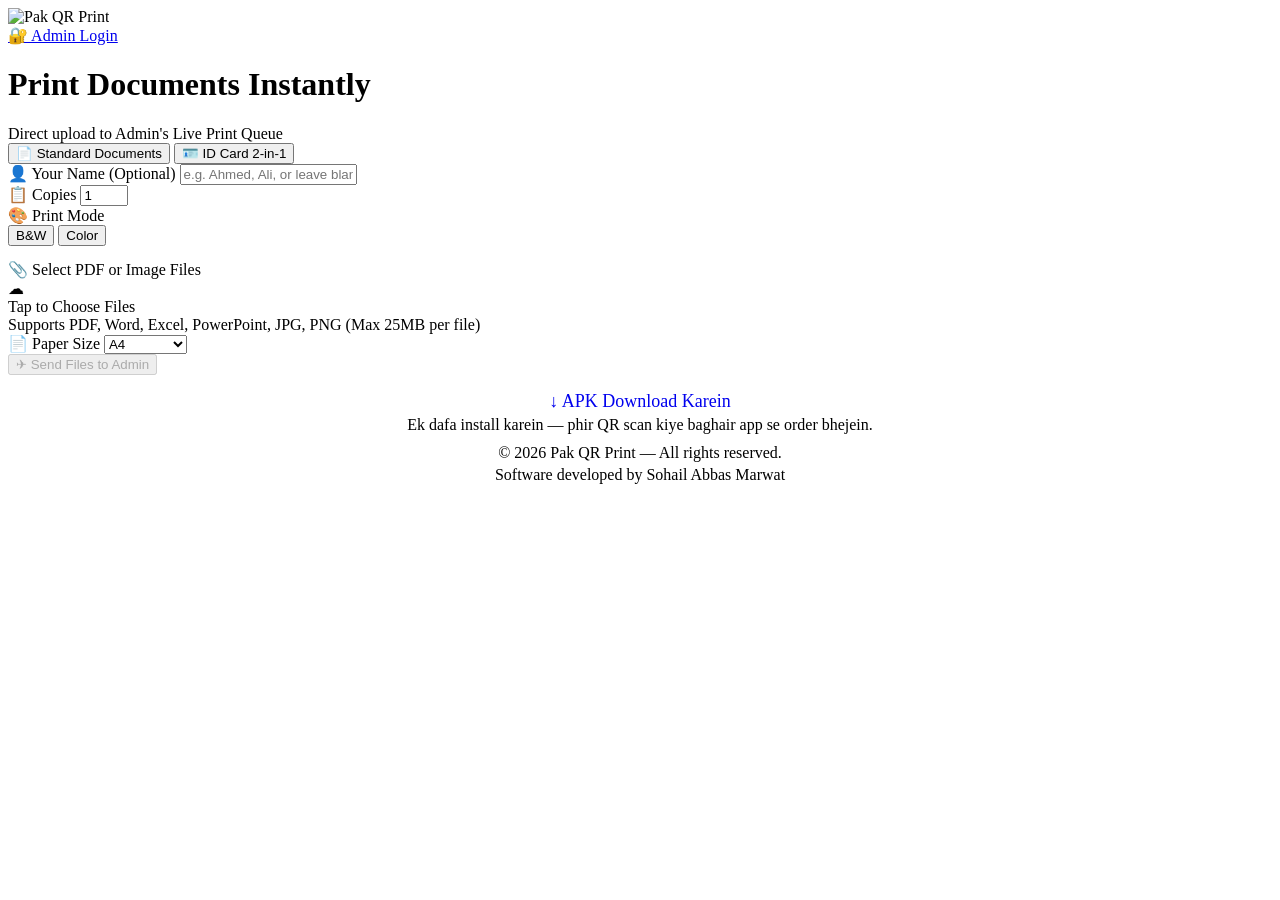
==== temp-upload/index.html @ 2d7d64e5 "Add temp-upload/index.html — install row one line" ====
<!DOCTYPE html>
<html lang="en">
<head>
<meta charset="UTF-8">
<meta name="viewport" content="width=device-width, initial-scale=1.0">
<link rel="manifest" href="manifest.json">
<meta name="theme-color" content="#4f46e5">
<title>Pak QR Print — Send Files to Print</title>
<link rel="stylesheet" href="styles.css">
<script src="https://www.gstatic.com/firebasejs/10.12.2/firebase-app-compat.js"></script>
<script src="https://www.gstatic.com/firebasejs/10.12.2/firebase-database-compat.js"></script>
<script src="firebase-config.js"></script>
<script src="supabase-config.js"></script>
<script src="customer.js"></script>
</head>
<body>
<div class="hero">
  <div class="hero-top">
    <div class="pill"><img src="Pak-QR-Print-Logo-White.png" alt="Pak QR Print"></div>
    <a class="login-btn" href="dashboard.html">🔐 Admin Login</a>
  </div>
  <h1>Print Documents Instantly</h1>
  <div class="sub">Direct upload to Admin's Live Print Queue</div>
</div>

<div class="wrap cust">
  <div class="err" id="setupErr"></div>
  <div class="ok" id="setupOk"></div>

  <div class="card" id="formBox">
    <div class="ctabs" id="custTabs">
      <button type="button" class="on" data-ctab="std">📄 Standard Documents</button>
      <button type="button" data-ctab="idcard">🪪 ID Card 2-in-1</button>
    </div>

    <div id="stdBox">
      <div>
        <label>👤 Your Name (Optional)</label>
        <input type="text" id="custName" placeholder="e.g. Ahmed, Ali, or leave blank">
      </div>

      <div class="row2">
        <div>
          <label>📋 Copies</label>
          <input type="number" id="copiesInput" min="1" max="99" value="1">
        </div>
        <div>
          <label>🎨 Print Mode</label>
          <div class="seg" id="segPrintType">
            <button type="button" class="on" data-v="BW">B&amp;W</button>
            <button type="button" data-v="Colour">Color</button>
          </div>
          <input type="radio" name="printType" value="BW" checked style="display:none">
          <input type="radio" name="printType" value="Colour" style="display:none">
        </div>
      </div>

      <div style="margin-top:14px">
        <label>📎 Select PDF or Image Files</label>
        <div class="drop" id="dropZone">
          <span class="cloud">☁</span>
          <div class="dt">Tap to Choose Files</div>
          <div class="ds">Supports PDF, Word, Excel, PowerPoint, JPG, PNG (Max 25MB per file)</div>
        </div>
        <input type="file" id="fileInput" multiple accept=".pdf,.jpg,.jpeg,.png,.doc,.docx,.xls,.xlsx,.ppt,.pptx" style="display:none">
        <div id="fileList"></div>
      </div>

      <div class="row2">
        <div>
          <label>📄 Paper Size</label>
          <select id="paperSel"><option value="a4">A4</option><option value="a5">A5</option><option value="letter">Letter</option><option value="legal">Legal</option><option value="a3">A3</option><option value="a2">A2</option><option value="a1">A1</option><option value="4x6">4x6 Photo</option></select>
        </div>
      </div>
      <button class="btn" id="sendBtn" type="button" disabled>✈ Send Files to Admin</button>
    </div>

    <div id="idCardBox" style="display:none">
      <div class="idinfo">🪪 <b>Single A4 ID Card Print Mode:</b> Upload both Front and Back sides of your ID Card. They will be automatically arranged onto 1 single A4 paper with cut guides.</div>
      <div class="row2">
        <div>
          <label>ID Card Type</label>
          <select id="idType">
            <option>CNIC</option>
            <option>Passport</option>
            <option>Driving License</option>
            <option>Student / College ID</option>
            <option>Other ID Card</option>
          </select>
        </div>
        <div>
          <label>A4 Page Layout</label>
          <div class="seg" id="segIdLayout">
            <button type="button" class="on" data-v="stacked">↕ Stacked</button>
            <button type="button" data-v="side">↔ Side-by-Side</button>
          </div>
        </div>
      </div>
      <div class="row2">
        <div>
          <label>1. Front Side Photo *</label>
          <label class="idphoto" id="frontBox" for="idFront"><span class="cam">📷</span><b>Choose Front</b><small>JPG / PNG</small></label>
          <input type="file" id="idFront" accept="image/*" style="display:none">
        </div>
        <div>
          <label>2. Back Side Photo *</label>
          <label class="idphoto" id="backBox" for="idBack"><span class="cam">📷</span><b>Choose Back</b><small>JPG / PNG</small></label>
          <input type="file" id="idBack" accept="image/*" style="display:none">
        </div>
      </div>
      <canvas id="idCardCanvas" width="794" height="1123" class="idprev" style="margin-top:12px;display:none"></canvas>
      <button class="btn ghost" id="idMakeBtn" type="button" style="margin-top:12px">Make ID Card A4 Composite</button>
      <div class="hint" id="idMsg">Choose both front and back, then tap "Make Composite".</div>
      <button class="btn" id="idSendBtn" type="button">🪪 Send ID Card to Shop</button>
    </div>
  </div>

  <div class="card success" id="successBox" style="display:none">
    <h2>Files Sent Successfully!</h2>
    <p>Your documents are now showing on the admin's screen.</p>
    <div>Token</div>
    <div class="tok" id="tokenNo">QP-1001</div>
    <p class="hint">Remember your Token number — tell this number at the shop.</p>
    <button class="btn ghost" id="againBtn" type="button">Send More Files</button>
  </div>

  <div style="display:flex;gap:10px;margin:16px 0 4px">
    <button class="btn ghost" id="webInstallBtn" type="button" style="display:none;flex:1;margin-top:0;text-align:center">↓ Browser Shortcut Install Karein</button>
    <a class="btn ghost" href="PakQRPrint-App-v1.apk" download style="flex:1.4;margin-top:0;text-align:center;text-decoration:none;font-size:18px">↓ APK Download Karein</a>
  </div>
  <p class="hint" style="text-align:center;margin:0 0 10px 0">Ek dafa install karein — phir QR scan kiye baghair app se order bhejein.</p>

  <p class="hint" style="text-align:center;margin:10px 0 4px">© 2026 Pak QR Print — All rights reserved.</p>
  <p class="hint" style="text-align:center;margin:0 0 10px 0">Software developed by Sohail Abbas Marwat</p>
</div>
<script>
// Print Mode seg buttons -> hidden radios
(function () {
  var box = document.getElementById('segPrintType');
  if (!box) return;
  box.querySelectorAll('button').forEach(function (b) {
    b.addEventListener('click', function () {
      box.querySelectorAll('button').forEach(function (x) { x.classList.remove('on'); });
      b.classList.add('on');
      var v = b.getAttribute('data-v');
      document.querySelectorAll('input[name="printType"]').forEach(function (r) { r.checked = (r.value === v); });
      var ev = new Event('change'); document.querySelector('input[name="printType"]:checked').dispatchEvent(ev);
    });
  });
  var cp = document.getElementById('copiesInput');
  if (cp) cp.addEventListener('change', function () {
    var v = parseInt(cp.value, 10) || 1;
    document.querySelectorAll('#fileList [data-cp]').forEach(function (el) { el.value = v; el.dispatchEvent(new Event('change')); });
  });
})();
</script>
<div class="prevmodal" id="prevModal" style="display:none">
  <div class="prevbox">
    <div class="prevhead"><b id="prevTitle">Preview</b><button type="button" id="prevClose">✕</button></div>
    <div class="prevbody" id="prevBody"></div>
  </div>
</div>
<script>
// App install: web install button + service worker (needed for the install prompt)
(function () {
  if ('serviceWorker' in navigator) { navigator.serviceWorker.register('sw.js').catch(function () {}); }
  var btn = document.getElementById('webInstallBtn');
  var deferred = null;
  window.addEventListener('beforeinstallprompt', function (e) {
    e.preventDefault();
    deferred = e;
    if (btn) btn.style.display = '';
  });
  if (btn) btn.addEventListener('click', function () {
    if (!deferred) return;
    deferred.prompt();
    deferred.userChoice.then(function () { deferred = null; btn.style.display = 'none'; });
  });
})();
</script>
</body>
</html>
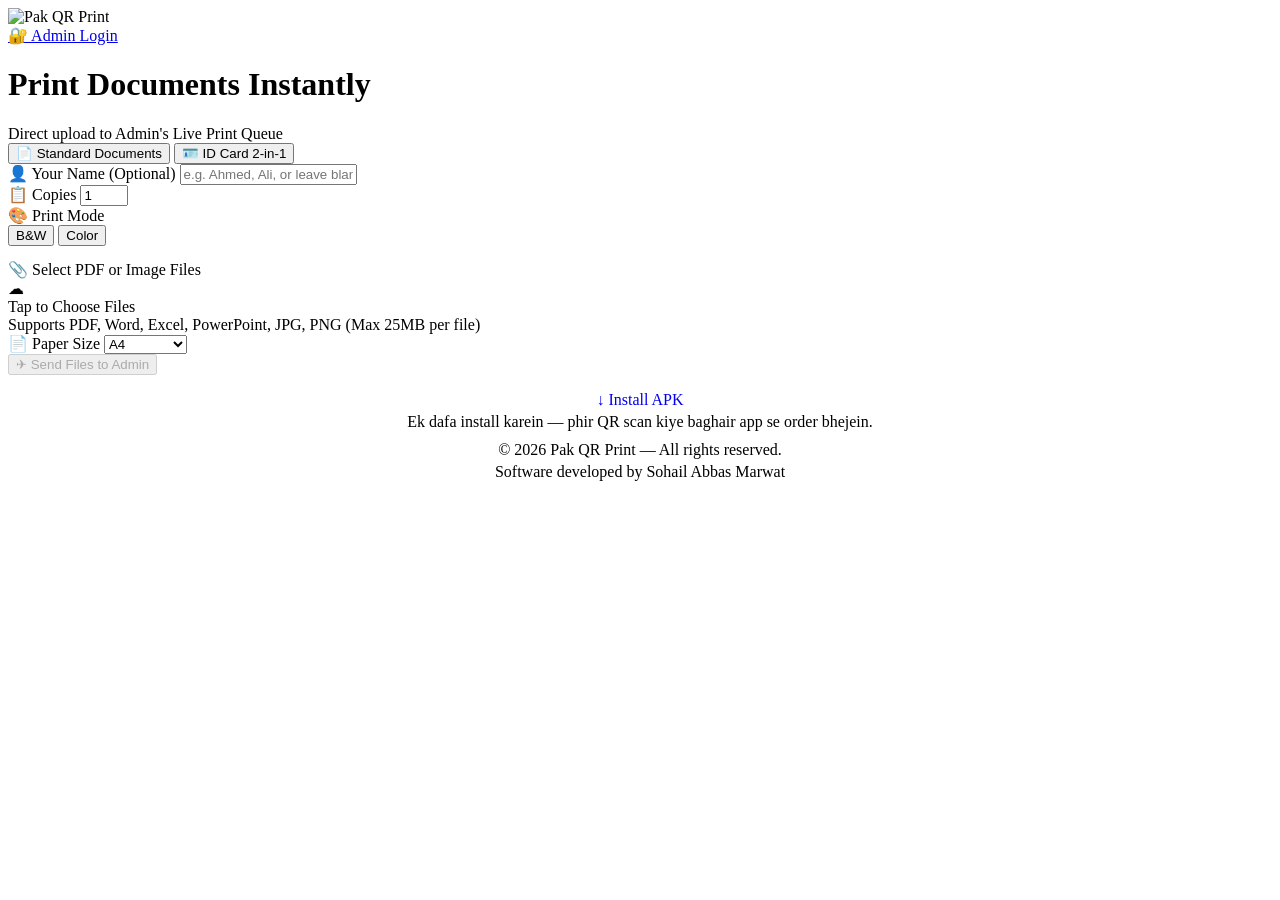
==== commit 3d747fb7: "Upload updated index.html to temp-upload (small install buttons)" ====
--- a/temp-upload/index.html
+++ b/temp-upload/index.html
@@ -125,8 +125,8 @@
   </div>
 
   <div style="display:flex;gap:10px;margin:16px 0 4px">
-    <button class="btn ghost" id="webInstallBtn" type="button" style="display:none;flex:1;margin-top:0;text-align:center">↓ Browser Shortcut Install Karein</button>
-    <a class="btn ghost" href="PakQRPrint-App-v1.apk" download style="flex:1.4;margin-top:0;text-align:center;text-decoration:none;font-size:18px">↓ APK Download Karein</a>
+    <button class="btn ghost small" id="webInstallBtn" type="button" style="display:none;flex:1;margin-top:0;text-align:center">↓ Install Browser App</button>
+    <a class="btn ghost small" href="PakQRPrint-App-v1.apk" download style="flex:1.4;margin-top:0;text-align:center;text-decoration:none">↓ Install APK</a>
   </div>
   <p class="hint" style="text-align:center;margin:0 0 10px 0">Ek dafa install karein — phir QR scan kiye baghair app se order bhejein.</p>
 
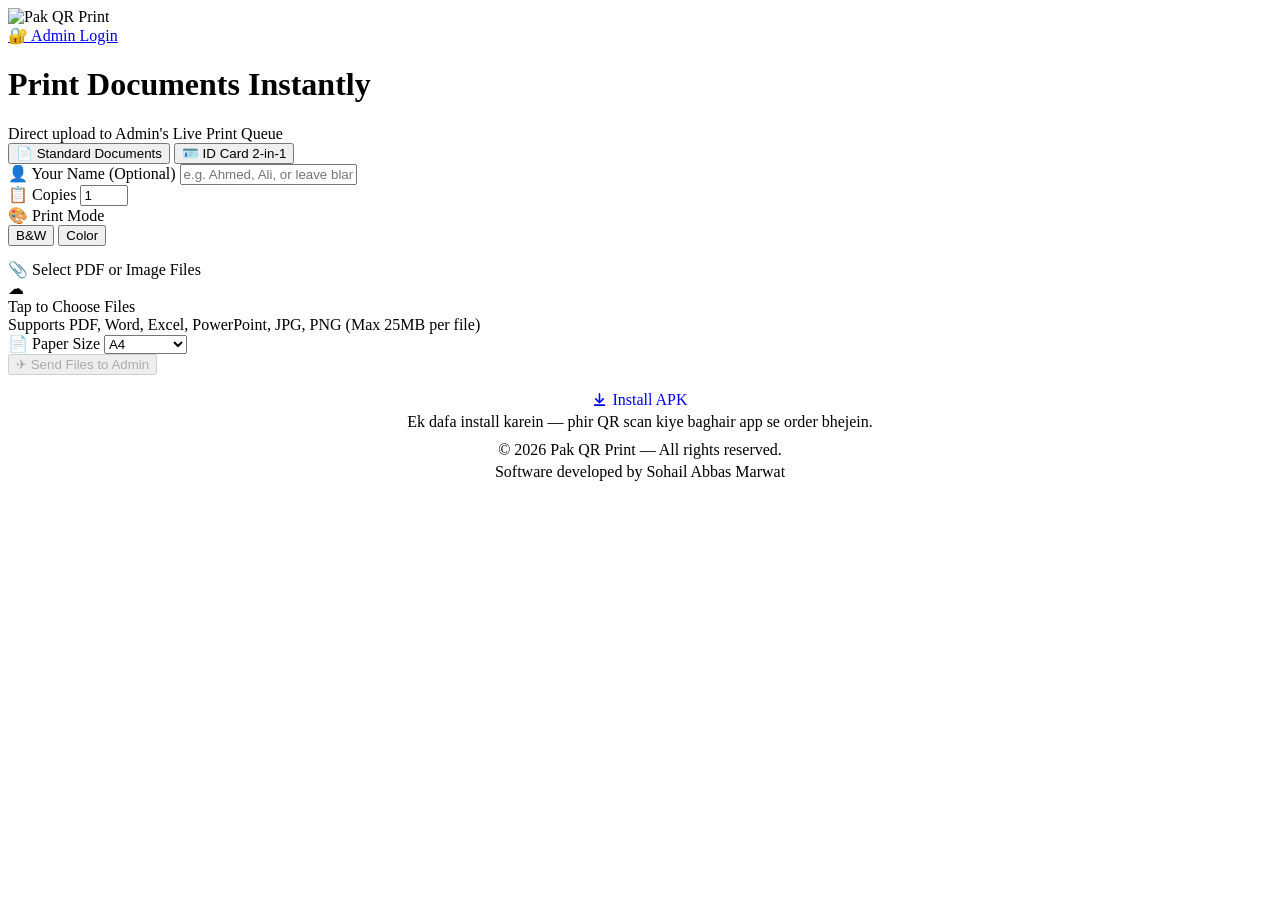
==== commit 8d48c4b7: "Upload updated index.html to temp-upload — SVG download icon" ====
--- a/temp-upload/index.html
+++ b/temp-upload/index.html
@@ -125,8 +125,8 @@
   </div>
 
   <div style="display:flex;gap:10px;margin:16px 0 4px">
-    <button class="btn ghost small" id="webInstallBtn" type="button" style="display:none;flex:1;margin-top:0;text-align:center">↓ Install Browser App</button>
-    <a class="btn ghost small" href="PakQRPrint-App-v1.apk" download style="flex:1.4;margin-top:0;text-align:center;text-decoration:none">↓ Install APK</a>
+    <button class="btn ghost small" id="webInstallBtn" type="button" style="display:none;flex:1;margin-top:0;text-align:center"><svg width="15" height="15" viewBox="0 0 24 24" fill="none" stroke="currentColor" stroke-width="2.5" stroke-linecap="round" stroke-linejoin="round" style="vertical-align:-2px;margin-right:5px"><path d="M12 3v12"/><path d="m6 11 6 6 6-6"/><path d="M4 21h16"/></svg>Install Browser App</button>
+    <a class="btn ghost small" href="PakQRPrint-App-v1.apk" download style="flex:1.4;margin-top:0;text-align:center;text-decoration:none"><svg width="15" height="15" viewBox="0 0 24 24" fill="none" stroke="currentColor" stroke-width="2.5" stroke-linecap="round" stroke-linejoin="round" style="vertical-align:-2px;margin-right:5px"><path d="M12 3v12"/><path d="m6 11 6 6 6-6"/><path d="M4 21h16"/></svg>Install APK</a>
   </div>
   <p class="hint" style="text-align:center;margin:0 0 10px 0">Ek dafa install karein — phir QR scan kiye baghair app se order bhejein.</p>
 
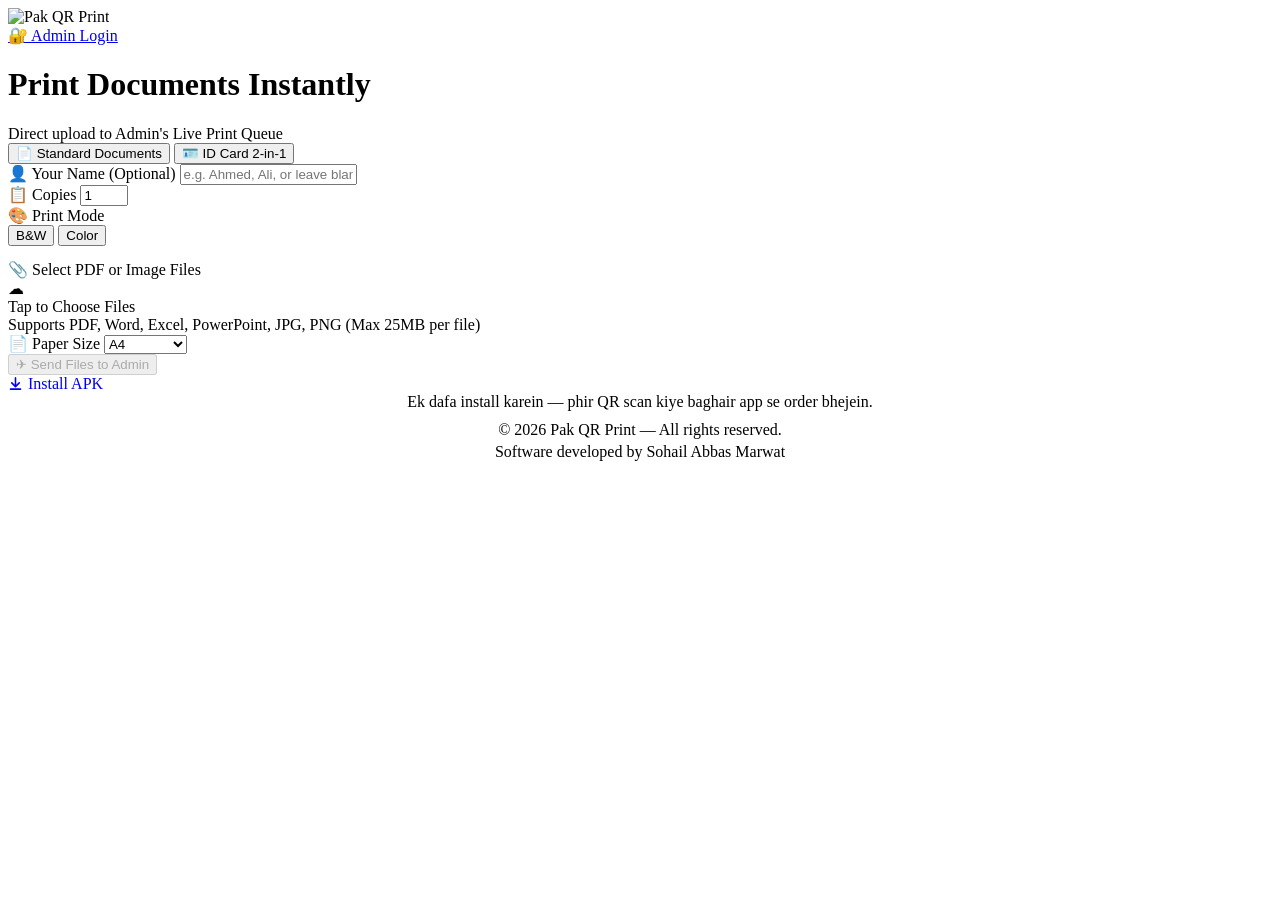
==== commit 5f2af03c: "Upload temp-upload/index.html - install row right on PC (temp copy)" ====
--- a/temp-upload/index.html
+++ b/temp-upload/index.html
@@ -124,9 +124,9 @@
     <button class="btn ghost" id="againBtn" type="button">Send More Files</button>
   </div>
 
-  <div style="display:flex;gap:10px;margin:16px 0 4px">
-    <button class="btn ghost small" id="webInstallBtn" type="button" style="display:none;flex:1;margin-top:0;text-align:center"><svg width="15" height="15" viewBox="0 0 24 24" fill="none" stroke="currentColor" stroke-width="2.5" stroke-linecap="round" stroke-linejoin="round" style="vertical-align:-2px;margin-right:5px"><path d="M12 3v12"/><path d="m6 11 6 6 6-6"/><path d="M4 21h16"/></svg>Install Browser App</button>
-    <a class="btn ghost small" href="PakQRPrint-App-v1.apk" download style="flex:1.4;margin-top:0;text-align:center;text-decoration:none"><svg width="15" height="15" viewBox="0 0 24 24" fill="none" stroke="currentColor" stroke-width="2.5" stroke-linecap="round" stroke-linejoin="round" style="vertical-align:-2px;margin-right:5px"><path d="M12 3v12"/><path d="m6 11 6 6 6-6"/><path d="M4 21h16"/></svg>Install APK</a>
+  <div class="installrow">
+    <button class="btn ghost small" id="webInstallBtn" type="button" style="display:none;margin-top:0;text-align:center"><svg width="15" height="15" viewBox="0 0 24 24" fill="none" stroke="currentColor" stroke-width="2.5" stroke-linecap="round" stroke-linejoin="round" style="vertical-align:-2px;margin-right:5px"><path d="M12 3v12"/><path d="m6 11 6 6 6-6"/><path d="M4 21h16"/></svg>Install Browser App</button>
+    <a class="btn ghost small" href="PakQRPrint-App-v1.apk" download style="margin-top:0;text-align:center;text-decoration:none"><svg width="15" height="15" viewBox="0 0 24 24" fill="none" stroke="currentColor" stroke-width="2.5" stroke-linecap="round" stroke-linejoin="round" style="vertical-align:-2px;margin-right:5px"><path d="M12 3v12"/><path d="m6 11 6 6 6-6"/><path d="M4 21h16"/></svg>Install APK</a>
   </div>
   <p class="hint" style="text-align:center;margin:0 0 10px 0">Ek dafa install karein — phir QR scan kiye baghair app se order bhejein.</p>
 
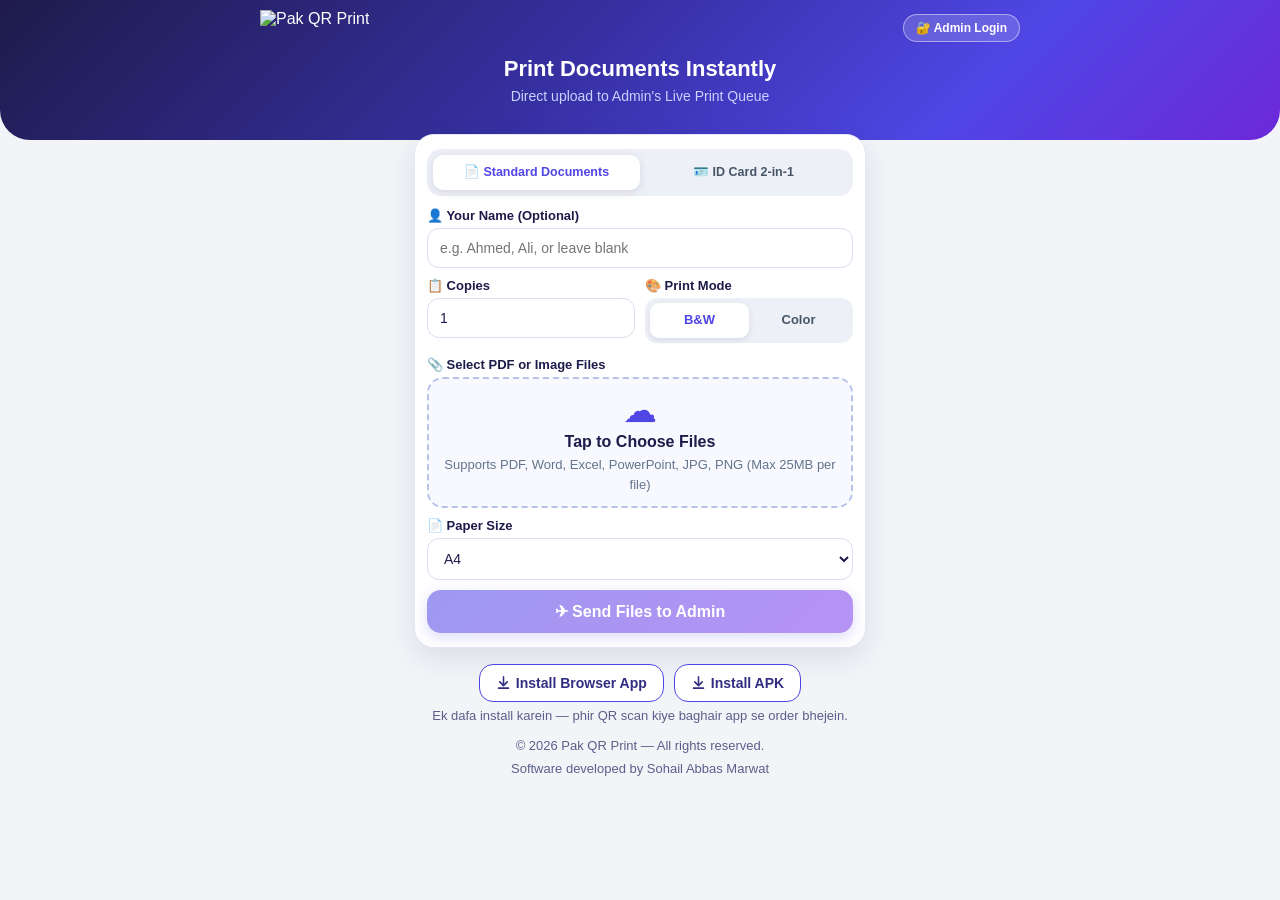
==== commit a19acb59: "Upload temp-upload/index.html — buttons always visible + QR centred" ====
--- a/temp-upload/index.html
+++ b/temp-upload/index.html
@@ -169,13 +169,16 @@
   window.addEventListener('beforeinstallprompt', function (e) {
     e.preventDefault();
     deferred = e;
-    if (btn) btn.style.display = '';
   });
-  if (btn) btn.addEventListener('click', function () {
-    if (!deferred) return;
-    deferred.prompt();
-    deferred.userChoice.then(function () { deferred = null; btn.style.display = 'none'; });
-  });
+  // Button hamesha nazar aaye — prompt na aaye to menu se install ka tareeqa batayein
+  if (btn) {
+    btn.style.display = '';
+    btn.addEventListener('click', function () {
+      if (!deferred) { alert('Browser ke menu (⋮) se "Install app" dabayein — ya APK wala button use karein.'); return; }
+      deferred.prompt();
+      deferred.userChoice.then(function () { deferred = null; btn.style.display = 'none'; });
+    });
+  }
 })();
 </script>
 </body>
--- a/temp-upload/styles.css
+++ b/temp-upload/styles.css
@@ -0,0 +1,268 @@
+/* Pak QR Print v3 — reference-poster design (mobile + PC)
+   Customer card 480px, dashboard 980px. Functions waisi hi hain. */
+* { box-sizing: border-box; }
+body { margin: 0; font-family: Arial, Helvetica, sans-serif; background: #f3f4f8; color: #1e1b4b; }
+a { color: #4f46e5; }
+
+/* ---------- customer hero ---------- */
+.hero { background: linear-gradient(135deg, #1e1b4b 0%, #3730a3 45%, #4f46e5 75%, #6d28d9 100%); color: #fff; padding: 10px 16px 36px; text-align: center; border-radius: 0 0 30px 30px; }
+.hero .pill { display: inline-flex; align-items: center; background: transparent; border: none; padding: 0; } /* v3.24: white pill khatam - logo seedha purple par, admin jaisa */
+.hero .pill img { height: 36px; width: auto; display: block; } /* v3.23: customer logo admin header jaisa bara */
+.hero h1 { margin: 10px 0 0; font-size: 22px; font-weight: 900; line-height: 1.2; }
+.hero .sub { margin-top: 6px; font-size: 14px; color: #c7d2fe; }
+.hero-top { display: flex; justify-content: space-between; align-items: center; max-width: 760px; margin: 0 auto 8px; }
+.hero-top .login-btn { color: #fff; background: rgba(255,255,255,.16); border: 1px solid rgba(255,255,255,.45); padding: 6px 12px; border-radius: 20px; font-size: 12px; font-weight: 800; text-decoration: none; }
+
+/* ---------- dashboard topbar (white header) ---------- */
+header.topbar { background: #fff; border-bottom: 1.5px solid #e6e8f5; color: #1e1b4b; padding: 9px 14px; display: flex; align-items: center; gap: 12px; }
+header.topbar .brandlogo { height: 38px; width: auto; display: block; flex: 0 0 auto; }
+header.topbar .brandtxt small { font-size: 12px; color: #64748b; font-weight: 700; }
+header.topbar .spacer { flex: 1; }
+header.topbar .tbtn { background: #fff; border: 1.5px solid #d9deef; color: #1e1b4b; border-radius: 10px; padding: 9px 14px; font-weight: 800; cursor: pointer; font-size: 14px; font-family: inherit; }
+header.topbar .tbtn.danger { border-color: #fecaca; color: #dc2626; background: #fff5f5; }
+header.topbar .tbtn { display: inline-flex; align-items: center; gap: 6px; }
+header.topbar .tbtn svg { width: 16px; height: 16px; flex: 0 0 auto; }
+
+/* ---------- layout ---------- */
+.wrap { max-width: 760px; margin: 0 auto; padding: 14px; }
+.wrap.dash { max-width: 980px; padding: 12px; }
+.card { background: #fff; border: 1.5px solid #e6e8f5; border-radius: 18px; padding: 14px; margin-top: 10px; box-shadow: 0 2px 10px rgba(30,27,75,.05); }
+.card h2 { margin: 0 0 4px; font-size: 17px; }
+.card h3 { margin: 12px 0 6px; font-size: 14px; }
+.hint { font-size: 13px; color: #5b5f8a; line-height: 1.5; }
+.err { background: #fef2f2; border: 1.5px solid #fca5a5; color: #991b1b; border-radius: 10px; padding: 12px; margin-top: 12px; font-size: 14px; line-height: 1.55; display: none; }
+.ok { background: #f0fdf4; border: 1.5px solid #86efac; color: #14532d; border-radius: 10px; padding: 12px; margin-top: 12px; font-size: 14px; line-height: 1.55; display: none; }
+
+/* ---------- customer card ---------- */
+.cust { max-width: 480px; margin: -30px auto 0; position: relative; z-index: 2; }
+.cust .card { border-radius: 20px; box-shadow: 0 10px 30px rgba(30,27,75,.10); padding: 14px 12px; }
+
+/* customer compact: smaller inputs/buttons/segments (dashboard untouched) */
+.cust input[type=text], .cust input[type=number], .cust select { padding: 11px 12px; font-size: 14px; }
+.cust .btn { padding: 12px; font-size: 16px; margin-top: 10px; }
+.cust .row2 { margin-top: 10px; }
+.cust .seg button { padding: 9px 6px; font-size: 13px; }
+
+/* tabs: grey pill container, active = white + indigo */
+.ctabs { display: flex; background: #eef0f7; border-radius: 14px; padding: 6px; margin-bottom: 12px; }
+.ctabs button { flex: 1; min-width: 0; padding: 9px 4px; border-radius: 10px; border: none; background: transparent; color: #475569; font-weight: 800; font-size: 12.5px; cursor: pointer; font-family: inherit; line-height: 1.35; white-space: nowrap; }
+.ctabs button.on { background: #fff; color: #4f46e5; box-shadow: 0 2px 8px rgba(30,27,75,.12); }
+
+/* labels + inputs */
+.cust label, .row2 label { display: block; font-size: 13px; font-weight: 800; margin-bottom: 5px; color: #1e1b4b; }
+input[type=text], input[type=number], input[type=email], input[type=password], input[type=tel], select { width: 100%; padding: 13px 14px; border: 1.5px solid #d9deef; border-radius: 12px; font-size: 15px; font-family: inherit; background: #fff; color: #1e1b4b; }
+input:focus, select:focus { outline: none; border-color: #4f46e5; box-shadow: 0 0 0 3px rgba(79,70,229,.15); }
+input[type=file] { width: 100%; font-size: 13px; }
+
+/* dropzone */
+.drop { border: 2px dashed #b6c2e8; border-radius: 16px; padding: 14px 14px 12px; text-align: center; color: #312e81; cursor: pointer; background: #f7f9ff; }
+.drop.over { border-color: #4f46e5; background: #eef2ff; }
+.drop .cloud { display: block; font-size: 34px; line-height: 1; color: #4f46e5; margin-bottom: 6px; }
+.drop .dt { font-size: 16px; font-weight: 800; color: #1e1b4b; }
+.drop .ds { font-size: 13px; font-weight: 400; color: #64748b; margin-top: 4px; line-height: 1.5; }
+
+/* two-column rows */
+.row2 { display: flex; gap: 10px; margin-top: 14px; }
+.row2 > div { flex: 1; min-width: 0; }
+
+/* segmented control (grey container, active = white + indigo) */
+.seg { display: flex; background: #eef0f7; border-radius: 12px; padding: 5px; }
+.seg button { flex: 1; min-width: 0; padding: 11px 6px; border-radius: 9px; border: none; background: transparent; color: #475569; font-weight: 800; cursor: pointer; font-family: inherit; font-size: 14px; line-height: 1.3; }
+.seg button.on { background: #fff; color: #4f46e5; box-shadow: 0 2px 6px rgba(30,27,75,.10); }
+
+/* ID card info box + photo boxes (label.idphoto beats the .cust label rule) */
+.idinfo { background: #eef2ff; border: 1.5px solid #dbe4ff; border-radius: 14px; padding: 11px; font-size: 13px; line-height: 1.55; color: #312e81; margin-top: 4px; }
+label.idphoto { display: flex; flex-direction: column; align-items: center; justify-content: center; gap: 4px; border: 2px dashed #a8c6f0; background: #f0f7ff; border-radius: 14px; padding: 18px 10px; cursor: pointer; text-align: center; min-height: 120px; }
+.idphoto .cam { font-size: 28px; line-height: 1; }
+.idphoto b { font-size: 14px; color: #1e3a8a; }
+.idphoto small { font-size: 12px; color: #64748b; }
+.idphoto.has { border-style: solid; border-color: #4f46e5; background: #eef2ff; }
+.idprev { width: 100%; height: auto; border: 1.5px solid #dfe2f7; border-radius: 10px; margin-top: 12px; }
+
+/* customer file preview modal */
+.prevmodal { position: fixed; inset: 0; z-index: 4500; background: rgba(15,15,40,.6); overflow-y: auto; padding: 16px; display: flex; align-items: flex-start; justify-content: center; }
+.prevbox { background: #fff; border-radius: 20px; padding: 18px 16px; max-width: 480px; width: 100%; margin: auto; }
+.prevhead { display: flex; justify-content: space-between; align-items: center; gap: 10px; font-size: 17px; font-weight: 900; }
+.prevhead b { overflow: hidden; text-overflow: ellipsis; white-space: nowrap; }
+.prevhead button { border: none; background: #f1f5f9; width: 36px; height: 36px; border-radius: 10px; font-size: 16px; cursor: pointer; color: #475569; flex: 0 0 auto; }
+.prevbody { margin-top: 14px; text-align: center; max-height: 540px; overflow-y: auto; } /* v3.33: popup body scrolls up-down — header (naam + X) upar hi rehta hai. 540px = Office iframe jitna; border-box hai is liye 540px iframe bilkul fit hota hai. */
+.prevbody canvas { display: block; margin: 0 auto 10px; } /* v3.33: PDF pages aik ke neeche aik */
+.prevbody .pdfmore { font-size: 12px; color: #64748b; padding: 4px 0 2px; } /* v3.33: lazy-load sentinel */
+.prevbody img, .prevbody canvas { max-width: 100%; height: auto; border-radius: 10px; border: 1.5px solid #dfe2f7; }
+/* v3.31: Office preview iframe fills the SAME popup as the image/PDF preview — 540px so the
+   document area (~460px after the Microsoft viewer's ~80px toolbar chrome) matches the PDF
+   canvas (~461px tall at 390px phone width) and the image popup. The modal box (.prevbox) is
+   unchanged — the same box the image/PDF use. Long Word/Excel documents scroll up-down
+   inside the viewer iframe (PPT changes slides left/right — viewer native, untouched). */
+.prevbody iframe { width: 100%; height: 540px; border: 1.5px solid #dfe2f7; border-radius: 10px; }
+.fileitem .eye { border: 1.5px solid #4f46e5; color: #312e81; background: #fff; border-radius: 7px; padding: 6px 8px; font-weight: 700; cursor: pointer; font-family: inherit; display: inline-flex; align-items: center; }
+.fileitem .eye svg { width: 16px; height: 16px; }
+.fileitem .frow .eye { margin-left: auto; } /* v3.15: eye neeche wali row mein bilkul right edge par - cross ke barabar (neeche) */
+
+/* file list */
+.fileitem { position: relative; border: 1.5px solid #dfe2f7; border-radius: 12px; padding: 8px; margin-top: 10px; background: #fff; font-size: 13px; line-height: 1.6; }
+.fileitem .fname { font-weight: 800; color: #1e1b4b; word-break: break-word; padding-right: 36px; }
+.fileitem .frow { display: flex; gap: 8px; margin-top: 8px; flex-wrap: wrap; align-items: center; }
+.fileitem .frow label { font-size: 12px; font-weight: 700; color: #5b5f8a; margin-bottom: 0; }
+.fileitem .frow input, .fileitem .frow select { width: auto; padding: 7px 8px; font-size: 13px; }
+.fileitem .x2 { position: absolute; top: 8px; right: 8px; width: 28px; height: 28px; border-radius: 8px; border: 1.5px solid #c0392b; color: #922; background: #fff; font-size: 14px; font-weight: 700; cursor: pointer; font-family: inherit; line-height: 1; display: flex; align-items: center; justify-content: center; }
+.fileitem input[type=number] { padding: 7px 8px; font-size: 13px; }
+
+.btn { display: block; width: 100%; padding: 16px; border: none; border-radius: 14px; background: linear-gradient(135deg, #4f46e5, #7c3aed); color: #fff; font-weight: 800; font-size: 17px; cursor: pointer; font-family: inherit; margin-top: 16px; box-shadow: 0 4px 14px rgba(79,70,229,.35); }
+.btn:disabled { opacity: .55; cursor: default; }
+.btn.ghost { background: #fff; color: #312e81; border: 1.5px solid #4f46e5; box-shadow: none; }
+.btn.small { width: auto; display: inline-block; padding: 10px 16px; font-size: 14px; margin-top: 0; }
+
+/* success + confetti */
+.success { text-align: center; padding: 18px 10px; }
+.success .tok { font-size: 28px; font-weight: 900; color: #4f46e5; }
+.confetti { position: fixed; inset: 0; pointer-events: none; z-index: 5000; overflow: hidden; }
+.confetti i { position: absolute; top: -12px; width: 9px; height: 14px; display: block; animation: confFall 2.6s ease-in forwards; }
+@keyframes confFall { to { transform: translateY(105vh) rotate(720deg); opacity: .2; } }
+
+/* ---------- dashboard ---------- */
+.shoprow { display: flex; gap: 14px; align-items: flex-start; flex-wrap: wrap; justify-content: center; }
+.shopicon { width: 48px; height: 48px; border-radius: 16px; background: #eef2ff; border: 1.5px solid #dbe4ff; display: flex; align-items: center; justify-content: center; font-size: 26px; flex: 0 0 auto; }
+.shopname { font-size: 19px; font-weight: 900; margin: 0 0 4px; }
+.hub-live { display: inline-block; background: #dcfce7; color: #14532d; font-weight: 800; font-size: 13px; padding: 5px 12px; border-radius: 20px; border: 1.5px solid #22c55e; }
+.hub-live .dot { color: #16a34a; }
+.hubbtns { display: flex; gap: 8px; flex-wrap: wrap; margin-top: 12px; }
+.hubbtns button { flex: 1 1 auto; padding: 11px 10px; border-radius: 12px; border: 1.5px solid #d9deef; background: #fff; color: #1e1b4b; font-weight: 800; font-size: 13.5px; cursor: pointer; font-family: inherit; }
+.hubbtns button.primary { border: none; background: linear-gradient(135deg, #4f46e5, #7c3aed); color: #fff; box-shadow: 0 4px 12px rgba(79,70,229,.35); }
+.hubtog { display: flex; align-items: center; justify-content: space-between; gap: 10px; padding: 10px 2px; border-bottom: 1px solid #eef0f7; font-weight: 800; font-size: 14px; color: #1e1b4b; flex-wrap: wrap; }
+.hubtog:last-child { border-bottom: none; }
+.hubtog select { width: auto; padding: 8px 10px; background: #f1f5f9; font-weight: 700; font-size: 13px; }
+.clearbtn { display: block; width: 100%; background: #fff; border: 1.5px solid #d9deef; color: #334155; border-radius: 12px; padding: 11px 14px; font-weight: 800; cursor: pointer; font-size: 13.5px; margin-top: 10px; font-family: inherit; text-align: center; }
+.switch { position: relative; width: 52px; height: 28px; flex: 0 0 auto; }
+.switch input { opacity: 0; width: 0; height: 0; }
+.switch .sl { position: absolute; inset: 0; background: #cbd5e1; border-radius: 20px; transition: .2s; cursor: pointer; }
+.switch .sl:before { content: ''; position: absolute; width: 22px; height: 22px; left: 3px; top: 3px; background: #fff; border-radius: 50%; transition: .2s; }
+.switch input:checked + .sl { background: #22c55e; }
+.switch input:checked + .sl:before { transform: translateX(24px); }
+
+/* stats: icon left + number + label; 2x2 on mobile and desktop */
+.stats { display: grid; grid-template-columns: repeat(2, 1fr); gap: 10px; margin-top: 10px; }
+.stat { background: #fff; border: 1.5px solid #e6e8f5; border-radius: 16px; padding: 13px 12px; display: flex; align-items: center; gap: 10px; box-shadow: 0 2px 8px rgba(30,27,75,.05); }
+.sic { width: 44px; height: 44px; border-radius: 14px; display: flex; align-items: center; justify-content: center; font-size: 22px; flex: 0 0 auto; }
+.sic.purple { background: #ede9fe; }
+.sic.amber { background: #fef3c7; }
+.sic.green { background: #dcfce7; }
+.sic.red { background: #fee2e2; }
+.stat b { display: block; font-size: 25px; line-height: 1; }
+.stat i { display: block; font-style: normal; font-size: 11.5px; font-weight: 800; letter-spacing: .6px; color: #64748b; margin-top: 5px; text-transform: uppercase; }
+
+/* queue */
+.qhead2 { display: flex; justify-content: space-between; align-items: center; gap: 10px; flex-wrap: wrap; }
+.qhead2 h2 { margin: 0; }
+.qhead2 .btn { margin-left: auto; }
+.qhead2 .lay { color: #4f46e5; font-size: 18px; margin-right: 6px; }
+.qempty { border: 2px dashed #cbd5e1; border-radius: 16px; padding: 26px 16px; text-align: center; margin-top: 12px; }
+.qempty .qfolder { font-size: 40px; line-height: 1; }
+.qempty b { display: block; font-size: 16px; margin-top: 8px; }
+.qempty p { color: #64748b; font-size: 13px; line-height: 1.55; margin: 8px auto 0; max-width: 420px; }
+#setShopName, #setPrinter { padding: 11px 12px; font-size: 14px; }
+.qitem { border: 1.5px solid #dfe2f7; border-radius: 12px; padding: 10px; margin-top: 10px; background: #fff; }
+.qitem .qhead { display: flex; justify-content: space-between; gap: 6px; flex-wrap: wrap; font-weight: 800; color: #1e1b4b; }
+.qfile { font-size: 12.5px; color: #334155; margin-top: 6px; line-height: 1.6; }
+.qacts { display: flex; gap: 6px; flex-wrap: wrap; margin-top: 8px; }
+.qacts button { padding: 7px 10px; border-radius: 7px; border: 1.5px solid #4f46e5; background: #fff; font-weight: 700; cursor: pointer; font-size: 12.5px; color: #312e81; font-family: inherit; }
+.qacts button.primary { background: #4f46e5; color: #fff; }
+.qacts button.danger { border-color: #c0392b; color: #922; }
+.badge { display: inline-block; padding: 2px 9px; border-radius: 12px; font-size: 12px; font-weight: 800; }
+.badge.new { background: #fef3c7; color: #92400e; }
+.badge.printing { background: #dbeafe; color: #1e40af; }
+.badge.printed, .badge.done { background: #dcfce7; color: #14532d; }
+.badge.failed { background: #fee2e2; color: #991b1b; }
+
+/* ---------- Admin Portal ---------- */
+.portal { max-width: 480px; margin: 16px auto; padding: 20px 18px; border-radius: 20px; }
+.ptitle { text-align: center; font-size: 24px; font-weight: 900; margin: 0; }
+.psub { text-align: center; color: #64748b; font-size: 14.5px; margin: 6px 0 14px; line-height: 1.5; }
+.ptabs { display: flex; background: #eef0f7; border-radius: 14px; padding: 6px; margin-bottom: 6px; }
+.ptabs button { flex: 1; min-width: 0; border: none; background: transparent; color: #475569; font-weight: 800; font-size: 13.5px; padding: 9px 6px; border-radius: 10px; cursor: pointer; font-family: inherit; line-height: 1.3; }
+.ptabs button.on { background: #fff; color: #4f46e5; box-shadow: 0 2px 8px rgba(30,27,75,.12); }
+.fld { margin-top: 10px; }
+.fld label { display: block; font-size: 13px; font-weight: 800; margin-bottom: 5px; color: #1e1b4b; }
+.inp { display: flex; align-items: center; gap: 10px; border: 1.5px solid #d9deef; border-radius: 12px; padding: 0 14px; background: #fff; }
+.inp span { font-size: 16px; color: #64748b; flex: 0 0 auto; }
+.inp input { border: none; padding: 11px 0; flex: 1; font-size: 14px; width: 100%; }
+.inp input:focus { outline: none; box-shadow: none; }
+.inp:focus-within { border-color: #4f46e5; box-shadow: 0 0 0 3px rgba(79,70,229,.15); }
+
+/* ---------- QR modal (dashboard) ---------- */
+.qrmodal { position: fixed; inset: 0; z-index: 4500; background: rgba(15,15,40,.6); overflow-y: auto; padding: 16px; display: flex; align-items: flex-start; justify-content: center; }
+.qrbox { background: #fff; border-radius: 20px; padding: 18px 16px; max-width: 420px; width: 100%; margin: auto; }
+.qrtitle { display: flex; justify-content: space-between; align-items: center; gap: 10px; font-size: 19px; font-weight: 900; }
+.qrtitle button { border: none; background: #f1f5f9; width: 36px; height: 36px; border-radius: 10px; font-size: 16px; cursor: pointer; color: #475569; flex: 0 0 auto; }
+.qrinner { background: #f7f9ff; border: 1.5px solid #e2e8f0; border-radius: 16px; padding: 14px 12px; text-align: center; margin-top: 14px; }
+.qrinner b { font-size: 20px; }
+.qrinner canvas { width: 200px; height: 200px; margin: 14px auto 10px; display: block; image-rendering: pixelated; }
+.qrbtns { display: flex; gap: 10px; margin-top: 16px; }
+.qrbtns .btn { flex: 1; margin-top: 0; padding: 14px 8px; font-size: 15px; }
+
+/* A4 preview modal */
+.a4modal { position: fixed; inset: 0; z-index: 4000; background: rgba(15,15,40,.75); overflow-y: auto; padding: 14px; }
+.a4modal .a4box { max-width: 760px; margin: 0 auto; background: #fff; border-radius: 14px; padding: 14px; }
+.a4sheet { background: #fff; border: 1.5px solid #c7c9f5; border-radius: 6px; min-height: 420px; display: flex; align-items: center; justify-content: center; overflow: hidden; margin-top: 10px; }
+.a4sheet img, .a4sheet canvas { max-width: 100%; max-height: 520px; object-fit: contain; background: #fff; }
+.a4tools { display: flex; gap: 6px; flex-wrap: wrap; margin-top: 10px; }
+.a4tools button { padding: 9px 12px; border-radius: 8px; border: 1.5px solid #4f46e5; background: #fff; color: #312e81; font-weight: 700; cursor: pointer; font-family: inherit; }
+.a4tools button.primary { background: #4f46e5; color: #fff; }
+.a4head { display: flex; justify-content: space-between; align-items: center; gap: 10px; }
+.a4headbtns { display: flex; gap: 8px; align-items: center; flex: 0 0 auto; }
+#a4Title { flex: 1 1 auto; min-width: 0; overflow: hidden; text-overflow: ellipsis; white-space: nowrap; font-size: 18px; }
+#a4PrintBtn { display: inline-flex; align-items: center; gap: 6px; padding: 9px 12px; border-radius: 8px; border: none; background: #4f46e5; color: #fff; font-weight: 700; cursor: pointer; font-family: inherit; font-size: 14px; }
+#a4PrintBtn svg { width: 15px; height: 15px; }
+#a4CloseBtn { border: none; background: #f1f5f9; width: 36px; height: 36px; border-radius: 10px; font-size: 16px; cursor: pointer; color: #475569; flex: 0 0 auto; }
+
+/* ---------- mobile ---------- */
+@media (max-width: 760px) {
+  .stats { grid-template-columns: repeat(2, 1fr); }
+}
+@media (max-width: 520px) {
+  .hero { padding: 10px 14px 40px; }
+  .hero h1 { font-size: 24px; }
+  .wrap { padding: 10px; }
+  .wrap.dash { padding: 12px; }
+  .cust { margin-top: -30px; }
+  /* rows stay 2-column on mobile, like the reference (Copies/Print Mode, ID Type/Layout, Front/Back) */
+  .ctabs button { font-size: 12.5px; padding: 10px 4px; }
+  .hubbtns { flex-direction: column; }
+  .hubbtns button { width: 100%; }
+  .stats { grid-template-columns: repeat(2, 1fr); gap: 8px; }
+  .stat { padding: 10px 8px; gap: 8px; border-radius: 14px; }
+  .sic { width: 36px; height: 36px; border-radius: 11px; font-size: 18px; }
+  /* v3.17: file info line aik line mein (mobile) - chhota font, tang input */
+  .fileitem .finfo { font-size: 12px; }
+  .fileitem .finfo input[type=number] { padding: 6px 6px; font-size: 12px; }
+  .stat b { font-size: 21px; }
+  .stat i { font-size: 10px; letter-spacing: .3px; }
+  .qrbtns { flex-direction: column; }
+  .a4sheet img, .a4sheet canvas { max-height: 380px; }
+  header.topbar { gap: 8px; padding: 8px 10px; }
+  header.topbar .brandlogo { height: 30px; }
+  header.topbar .brandtxt small { display: none; }
+  header.topbar .tbtn { padding: 7px 9px; font-size: 12px; }
+  header.topbar .tbtn svg { width: 14px; height: 14px; }
+}
+#printArea { display: none; }
+@media print {
+  body { background: #fff; }
+  .hero, .topbar, .btn, .a4tools, .no-print, .qrmodal { display: none !important; }
+  /* v3.19: Browser Print - sirf #printArea (PDF pages / photo) print ho, baaki sab chhupa ho.
+     v3.20 FIX: sirf body.browser-printing par - warna POSTER bhi blank print hota (body * sab chhupa deta tha) */
+  body.browser-printing * { visibility: hidden; }
+  body.browser-printing #printArea, body.browser-printing #printArea * { visibility: visible; }
+  body.browser-printing #printArea { display: block !important; position: absolute; left: 0; top: 0; width: 100%; }
+  body.browser-printing #printArea canvas, body.browser-printing #printArea img { display: block; max-width: 100%; height: auto; margin: 0 auto; page-break-after: always; }
+  body.browser-printing #printArea canvas:last-child, body.browser-printing #printArea img:last-child { page-break-after: auto; }
+}
+
+
+/* install row — customer page: dono button centre mein (PC + mobile, dono) */
+.installrow { display: flex; gap: 10px; justify-content: center; margin: 16px 0 4px; }
+/* dashboard install buttons — PC: dono neeche right side par ek saath; mobile: dono centre mein ek saath */
+.dashinstall { position: fixed; right: 14px; bottom: 14px; z-index: 6000; display: flex; gap: 10px; }
+@media (max-width: 520px) {
+  .dashinstall { left: 0; right: 0; justify-content: center; }
+}
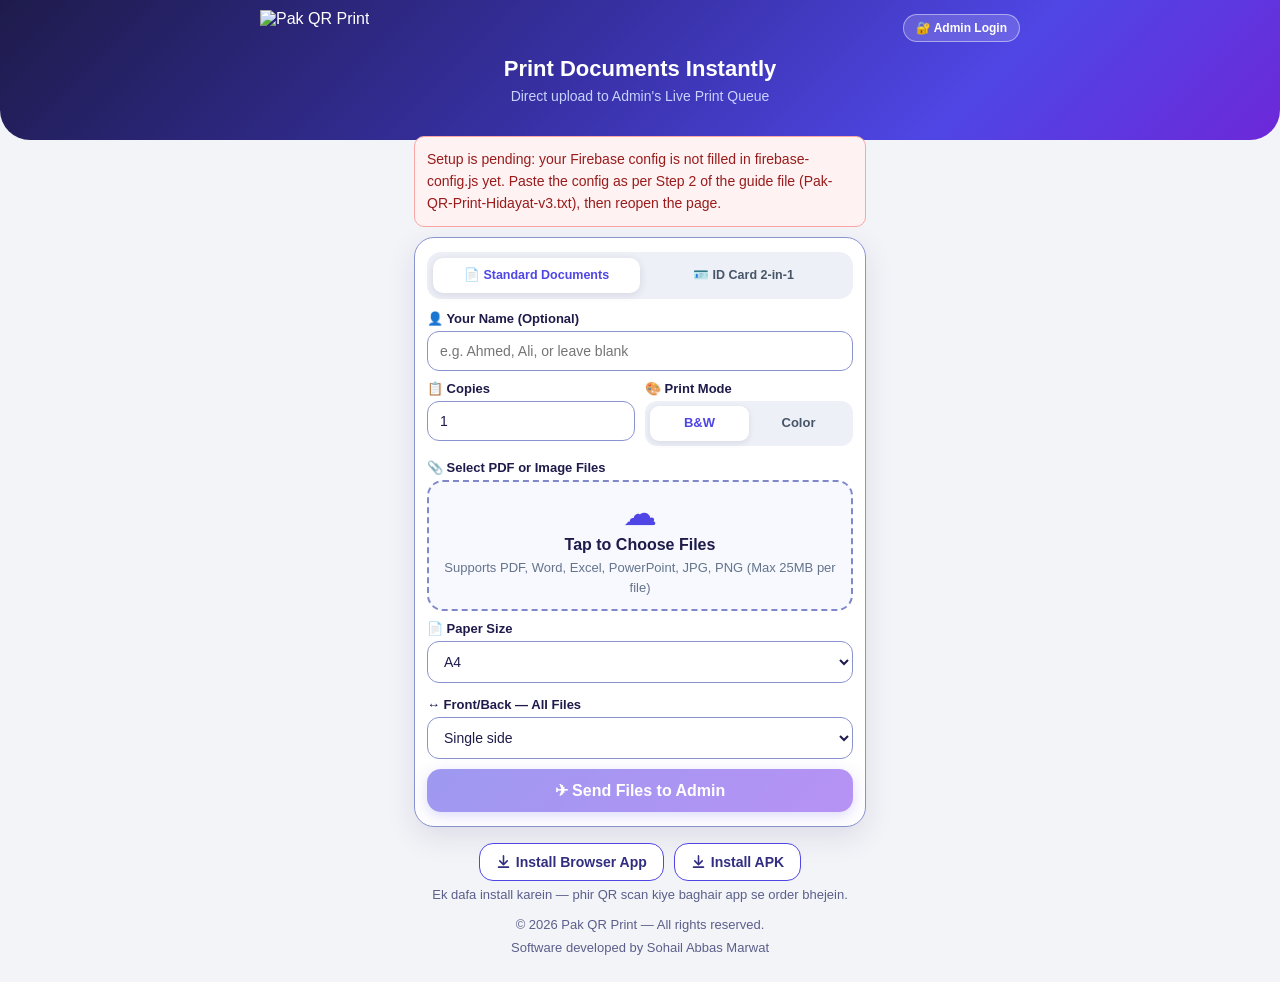
==== commit df37c565: "Add temp copy of index.html - duplex Front/Back + sw cache v6" ====
--- a/temp-upload/index.html
+++ b/temp-upload/index.html
@@ -71,6 +71,10 @@
           <label>📄 Paper Size</label>
           <select id="paperSel"><option value="a4">A4</option><option value="a5">A5</option><option value="letter">Letter</option><option value="legal">Legal</option><option value="a3">A3</option><option value="a2">A2</option><option value="a1">A1</option><option value="4x6">4x6 Photo</option></select>
         </div>
+      </div>
+      <div style="margin-top:14px">
+        <label>↔ Front/Back — All Files</label>
+        <select id="duplexAllSel"><option value="single">Single side</option><option value="double">Front &amp; Back</option></select>
       </div>
       <button class="btn" id="sendBtn" type="button" disabled>✈ Send Files to Admin</button>
     </div>
--- a/temp-upload/styles.css
+++ b/temp-upload/styles.css
@@ -14,11 +14,11 @@
 .hero-top .login-btn { color: #fff; background: rgba(255,255,255,.16); border: 1px solid rgba(255,255,255,.45); padding: 6px 12px; border-radius: 20px; font-size: 12px; font-weight: 800; text-decoration: none; }
 
 /* ---------- dashboard topbar (white header) ---------- */
-header.topbar { background: #fff; border-bottom: 1.5px solid #e6e8f5; color: #1e1b4b; padding: 9px 14px; display: flex; align-items: center; gap: 12px; }
+header.topbar { background: #fff; border-bottom: 1.5px solid #8b93d1; color: #1e1b4b; padding: 9px 14px; display: flex; align-items: center; gap: 12px; }
 header.topbar .brandlogo { height: 38px; width: auto; display: block; flex: 0 0 auto; }
 header.topbar .brandtxt small { font-size: 12px; color: #64748b; font-weight: 700; }
 header.topbar .spacer { flex: 1; }
-header.topbar .tbtn { background: #fff; border: 1.5px solid #d9deef; color: #1e1b4b; border-radius: 10px; padding: 9px 14px; font-weight: 800; cursor: pointer; font-size: 14px; font-family: inherit; }
+header.topbar .tbtn { background: #fff; border: 1.5px solid #8b93d1; color: #1e1b4b; border-radius: 10px; padding: 9px 14px; font-weight: 800; cursor: pointer; font-size: 14px; font-family: inherit; }
 header.topbar .tbtn.danger { border-color: #fecaca; color: #dc2626; background: #fff5f5; }
 header.topbar .tbtn { display: inline-flex; align-items: center; gap: 6px; }
 header.topbar .tbtn svg { width: 16px; height: 16px; flex: 0 0 auto; }
@@ -26,7 +26,7 @@
 /* ---------- layout ---------- */
 .wrap { max-width: 760px; margin: 0 auto; padding: 14px; }
 .wrap.dash { max-width: 980px; padding: 12px; }
-.card { background: #fff; border: 1.5px solid #e6e8f5; border-radius: 18px; padding: 14px; margin-top: 10px; box-shadow: 0 2px 10px rgba(30,27,75,.05); }
+.card { background: #fff; border: 1.5px solid #8b93d1; border-radius: 18px; padding: 14px; margin-top: 10px; box-shadow: 0 2px 10px rgba(30,27,75,.05); }
 .card h2 { margin: 0 0 4px; font-size: 17px; }
 .card h3 { margin: 12px 0 6px; font-size: 14px; }
 .hint { font-size: 13px; color: #5b5f8a; line-height: 1.5; }
@@ -50,12 +50,12 @@
 
 /* labels + inputs */
 .cust label, .row2 label { display: block; font-size: 13px; font-weight: 800; margin-bottom: 5px; color: #1e1b4b; }
-input[type=text], input[type=number], input[type=email], input[type=password], input[type=tel], select { width: 100%; padding: 13px 14px; border: 1.5px solid #d9deef; border-radius: 12px; font-size: 15px; font-family: inherit; background: #fff; color: #1e1b4b; }
+input[type=text], input[type=number], input[type=email], input[type=password], input[type=tel], select { width: 100%; padding: 13px 14px; border: 1.5px solid #8b93d1; border-radius: 12px; font-size: 15px; font-family: inherit; background: #fff; color: #1e1b4b; }
 input:focus, select:focus { outline: none; border-color: #4f46e5; box-shadow: 0 0 0 3px rgba(79,70,229,.15); }
 input[type=file] { width: 100%; font-size: 13px; }
 
 /* dropzone */
-.drop { border: 2px dashed #b6c2e8; border-radius: 16px; padding: 14px 14px 12px; text-align: center; color: #312e81; cursor: pointer; background: #f7f9ff; }
+.drop { border: 2px dashed #7f88c9; border-radius: 16px; padding: 14px 14px 12px; text-align: center; color: #312e81; cursor: pointer; background: #f7f9ff; }
 .drop.over { border-color: #4f46e5; background: #eef2ff; }
 .drop .cloud { display: block; font-size: 34px; line-height: 1; color: #4f46e5; margin-bottom: 6px; }
 .drop .dt { font-size: 16px; font-weight: 800; color: #1e1b4b; }
@@ -71,13 +71,13 @@
 .seg button.on { background: #fff; color: #4f46e5; box-shadow: 0 2px 6px rgba(30,27,75,.10); }
 
 /* ID card info box + photo boxes (label.idphoto beats the .cust label rule) */
-.idinfo { background: #eef2ff; border: 1.5px solid #dbe4ff; border-radius: 14px; padding: 11px; font-size: 13px; line-height: 1.55; color: #312e81; margin-top: 4px; }
-label.idphoto { display: flex; flex-direction: column; align-items: center; justify-content: center; gap: 4px; border: 2px dashed #a8c6f0; background: #f0f7ff; border-radius: 14px; padding: 18px 10px; cursor: pointer; text-align: center; min-height: 120px; }
+.idinfo { background: #eef2ff; border: 1.5px solid #8b93d1; border-radius: 14px; padding: 11px; font-size: 13px; line-height: 1.55; color: #312e81; margin-top: 4px; }
+label.idphoto { display: flex; flex-direction: column; align-items: center; justify-content: center; gap: 4px; border: 2px dashed #6f8fd0; background: #f0f7ff; border-radius: 14px; padding: 18px 10px; cursor: pointer; text-align: center; min-height: 120px; }
 .idphoto .cam { font-size: 28px; line-height: 1; }
 .idphoto b { font-size: 14px; color: #1e3a8a; }
 .idphoto small { font-size: 12px; color: #64748b; }
 .idphoto.has { border-style: solid; border-color: #4f46e5; background: #eef2ff; }
-.idprev { width: 100%; height: auto; border: 1.5px solid #dfe2f7; border-radius: 10px; margin-top: 12px; }
+.idprev { width: 100%; height: auto; border: 1.5px solid #8b93d1; border-radius: 10px; margin-top: 12px; }
 
 /* customer file preview modal */
 .prevmodal { position: fixed; inset: 0; z-index: 4500; background: rgba(15,15,40,.6); overflow-y: auto; padding: 16px; display: flex; align-items: flex-start; justify-content: center; }
@@ -88,19 +88,19 @@
 .prevbody { margin-top: 14px; text-align: center; max-height: 540px; overflow-y: auto; } /* v3.33: popup body scrolls up-down — header (naam + X) upar hi rehta hai. 540px = Office iframe jitna; border-box hai is liye 540px iframe bilkul fit hota hai. */
 .prevbody canvas { display: block; margin: 0 auto 10px; } /* v3.33: PDF pages aik ke neeche aik */
 .prevbody .pdfmore { font-size: 12px; color: #64748b; padding: 4px 0 2px; } /* v3.33: lazy-load sentinel */
-.prevbody img, .prevbody canvas { max-width: 100%; height: auto; border-radius: 10px; border: 1.5px solid #dfe2f7; }
+.prevbody img, .prevbody canvas { max-width: 100%; height: auto; border-radius: 10px; border: 1.5px solid #8b93d1; }
 /* v3.31: Office preview iframe fills the SAME popup as the image/PDF preview — 540px so the
    document area (~460px after the Microsoft viewer's ~80px toolbar chrome) matches the PDF
    canvas (~461px tall at 390px phone width) and the image popup. The modal box (.prevbox) is
    unchanged — the same box the image/PDF use. Long Word/Excel documents scroll up-down
    inside the viewer iframe (PPT changes slides left/right — viewer native, untouched). */
-.prevbody iframe { width: 100%; height: 540px; border: 1.5px solid #dfe2f7; border-radius: 10px; }
+.prevbody iframe { width: 100%; height: 540px; border: 1.5px solid #8b93d1; border-radius: 10px; }
 .fileitem .eye { border: 1.5px solid #4f46e5; color: #312e81; background: #fff; border-radius: 7px; padding: 6px 8px; font-weight: 700; cursor: pointer; font-family: inherit; display: inline-flex; align-items: center; }
 .fileitem .eye svg { width: 16px; height: 16px; }
 .fileitem .frow .eye { margin-left: auto; } /* v3.15: eye neeche wali row mein bilkul right edge par - cross ke barabar (neeche) */
 
 /* file list */
-.fileitem { position: relative; border: 1.5px solid #dfe2f7; border-radius: 12px; padding: 8px; margin-top: 10px; background: #fff; font-size: 13px; line-height: 1.6; }
+.fileitem { position: relative; border: 1.5px solid #8b93d1; border-radius: 12px; padding: 8px; margin-top: 10px; background: #fff; font-size: 13px; line-height: 1.6; }
 .fileitem .fname { font-weight: 800; color: #1e1b4b; word-break: break-word; padding-right: 36px; }
 .fileitem .frow { display: flex; gap: 8px; margin-top: 8px; flex-wrap: wrap; align-items: center; }
 .fileitem .frow label { font-size: 12px; font-weight: 700; color: #5b5f8a; margin-bottom: 0; }
@@ -122,17 +122,17 @@
 
 /* ---------- dashboard ---------- */
 .shoprow { display: flex; gap: 14px; align-items: flex-start; flex-wrap: wrap; justify-content: center; }
-.shopicon { width: 48px; height: 48px; border-radius: 16px; background: #eef2ff; border: 1.5px solid #dbe4ff; display: flex; align-items: center; justify-content: center; font-size: 26px; flex: 0 0 auto; }
+.shopicon { width: 48px; height: 48px; border-radius: 16px; background: #eef2ff; border: 1.5px solid #8b93d1; display: flex; align-items: center; justify-content: center; font-size: 26px; flex: 0 0 auto; }
 .shopname { font-size: 19px; font-weight: 900; margin: 0 0 4px; }
 .hub-live { display: inline-block; background: #dcfce7; color: #14532d; font-weight: 800; font-size: 13px; padding: 5px 12px; border-radius: 20px; border: 1.5px solid #22c55e; }
 .hub-live .dot { color: #16a34a; }
 .hubbtns { display: flex; gap: 8px; flex-wrap: wrap; margin-top: 12px; }
-.hubbtns button { flex: 1 1 auto; padding: 11px 10px; border-radius: 12px; border: 1.5px solid #d9deef; background: #fff; color: #1e1b4b; font-weight: 800; font-size: 13.5px; cursor: pointer; font-family: inherit; }
+.hubbtns button { flex: 1 1 auto; padding: 11px 10px; border-radius: 12px; border: 1.5px solid #8b93d1; background: #fff; color: #1e1b4b; font-weight: 800; font-size: 13.5px; cursor: pointer; font-family: inherit; }
 .hubbtns button.primary { border: none; background: linear-gradient(135deg, #4f46e5, #7c3aed); color: #fff; box-shadow: 0 4px 12px rgba(79,70,229,.35); }
-.hubtog { display: flex; align-items: center; justify-content: space-between; gap: 10px; padding: 10px 2px; border-bottom: 1px solid #eef0f7; font-weight: 800; font-size: 14px; color: #1e1b4b; flex-wrap: wrap; }
+.hubtog { display: flex; align-items: center; justify-content: space-between; gap: 10px; padding: 10px 2px; border-bottom: 1px solid #c3c9e8; font-weight: 800; font-size: 14px; color: #1e1b4b; flex-wrap: wrap; }
 .hubtog:last-child { border-bottom: none; }
 .hubtog select { width: auto; padding: 8px 10px; background: #f1f5f9; font-weight: 700; font-size: 13px; }
-.clearbtn { display: block; width: 100%; background: #fff; border: 1.5px solid #d9deef; color: #334155; border-radius: 12px; padding: 11px 14px; font-weight: 800; cursor: pointer; font-size: 13.5px; margin-top: 10px; font-family: inherit; text-align: center; }
+.clearbtn { display: block; width: 100%; background: #fff; border: 1.5px solid #8b93d1; color: #334155; border-radius: 12px; padding: 11px 14px; font-weight: 800; cursor: pointer; font-size: 13.5px; margin-top: 10px; font-family: inherit; text-align: center; }
 .switch { position: relative; width: 52px; height: 28px; flex: 0 0 auto; }
 .switch input { opacity: 0; width: 0; height: 0; }
 .switch .sl { position: absolute; inset: 0; background: #cbd5e1; border-radius: 20px; transition: .2s; cursor: pointer; }
@@ -142,7 +142,7 @@
 
 /* stats: icon left + number + label; 2x2 on mobile and desktop */
 .stats { display: grid; grid-template-columns: repeat(2, 1fr); gap: 10px; margin-top: 10px; }
-.stat { background: #fff; border: 1.5px solid #e6e8f5; border-radius: 16px; padding: 13px 12px; display: flex; align-items: center; gap: 10px; box-shadow: 0 2px 8px rgba(30,27,75,.05); }
+.stat { background: #fff; border: 1.5px solid #8b93d1; border-radius: 16px; padding: 13px 12px; display: flex; align-items: center; gap: 10px; box-shadow: 0 2px 8px rgba(30,27,75,.05); }
 .sic { width: 44px; height: 44px; border-radius: 14px; display: flex; align-items: center; justify-content: center; font-size: 22px; flex: 0 0 auto; }
 .sic.purple { background: #ede9fe; }
 .sic.amber { background: #fef3c7; }
@@ -161,7 +161,7 @@
 .qempty b { display: block; font-size: 16px; margin-top: 8px; }
 .qempty p { color: #64748b; font-size: 13px; line-height: 1.55; margin: 8px auto 0; max-width: 420px; }
 #setShopName, #setPrinter { padding: 11px 12px; font-size: 14px; }
-.qitem { border: 1.5px solid #dfe2f7; border-radius: 12px; padding: 10px; margin-top: 10px; background: #fff; }
+.qitem { border: 1.5px solid #8b93d1; border-radius: 12px; padding: 10px; margin-top: 10px; background: #fff; }
 .qitem .qhead { display: flex; justify-content: space-between; gap: 6px; flex-wrap: wrap; font-weight: 800; color: #1e1b4b; }
 .qfile { font-size: 12.5px; color: #334155; margin-top: 6px; line-height: 1.6; }
 .qacts { display: flex; gap: 6px; flex-wrap: wrap; margin-top: 8px; }
@@ -183,7 +183,7 @@
 .ptabs button.on { background: #fff; color: #4f46e5; box-shadow: 0 2px 8px rgba(30,27,75,.12); }
 .fld { margin-top: 10px; }
 .fld label { display: block; font-size: 13px; font-weight: 800; margin-bottom: 5px; color: #1e1b4b; }
-.inp { display: flex; align-items: center; gap: 10px; border: 1.5px solid #d9deef; border-radius: 12px; padding: 0 14px; background: #fff; }
+.inp { display: flex; align-items: center; gap: 10px; border: 1.5px solid #8b93d1; border-radius: 12px; padding: 0 14px; background: #fff; }
 .inp span { font-size: 16px; color: #64748b; flex: 0 0 auto; }
 .inp input { border: none; padding: 11px 0; flex: 1; font-size: 14px; width: 100%; }
 .inp input:focus { outline: none; box-shadow: none; }
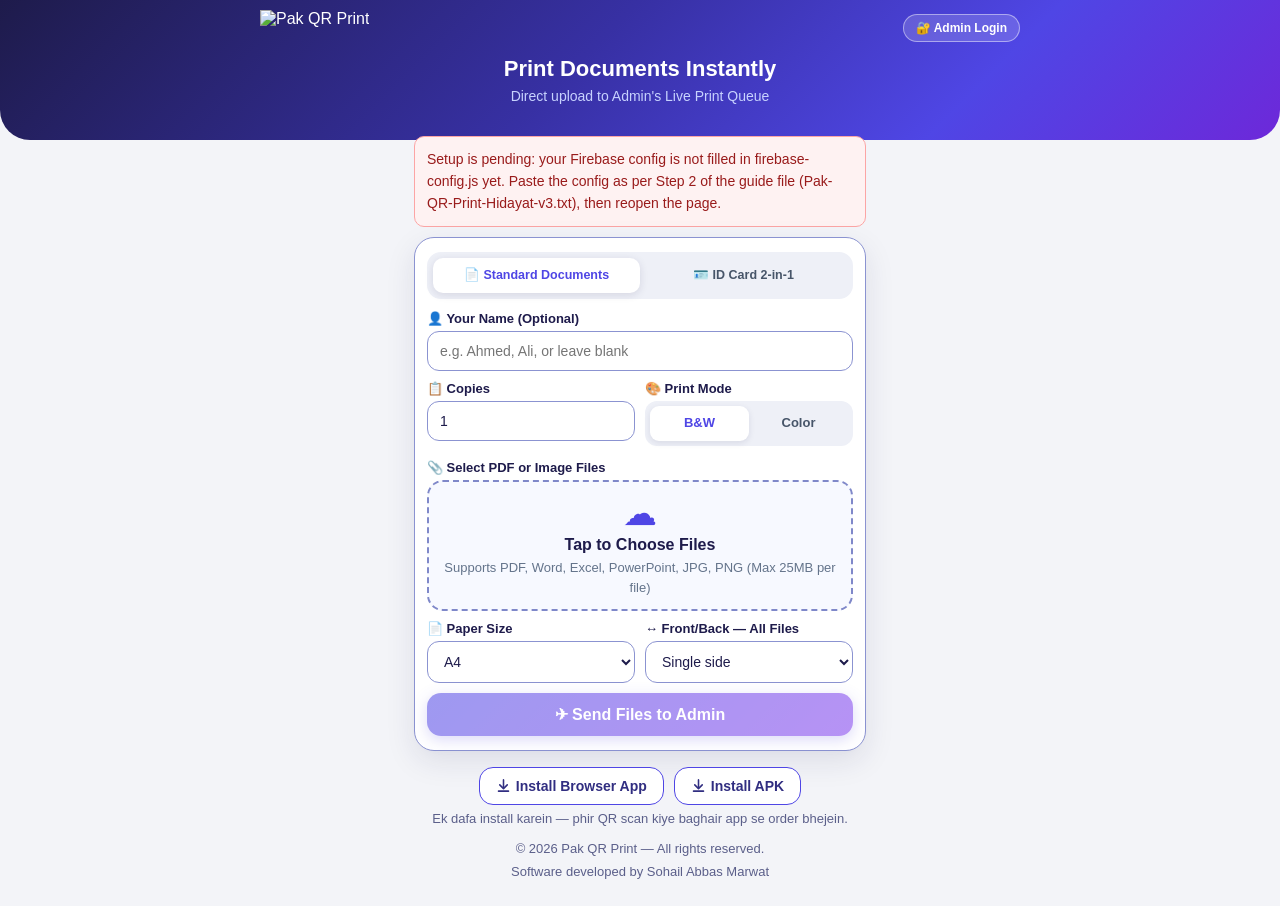
==== commit b4943e54: "Temp upload: Paper Size + Front/Back one row - verify before move" ====
--- a/temp-upload/index.html
+++ b/temp-upload/index.html
@@ -71,10 +71,10 @@
           <label>📄 Paper Size</label>
           <select id="paperSel"><option value="a4">A4</option><option value="a5">A5</option><option value="letter">Letter</option><option value="legal">Legal</option><option value="a3">A3</option><option value="a2">A2</option><option value="a1">A1</option><option value="4x6">4x6 Photo</option></select>
         </div>
-      </div>
-      <div style="margin-top:14px">
-        <label>↔ Front/Back — All Files</label>
-        <select id="duplexAllSel"><option value="single">Single side</option><option value="double">Front &amp; Back</option></select>
+        <div>
+          <label>↔ Front/Back — All Files</label>
+          <select id="duplexAllSel"><option value="single">Single side</option><option value="double">Front &amp; Back</option></select>
+        </div>
       </div>
       <button class="btn" id="sendBtn" type="button" disabled>✈ Send Files to Admin</button>
     </div>
